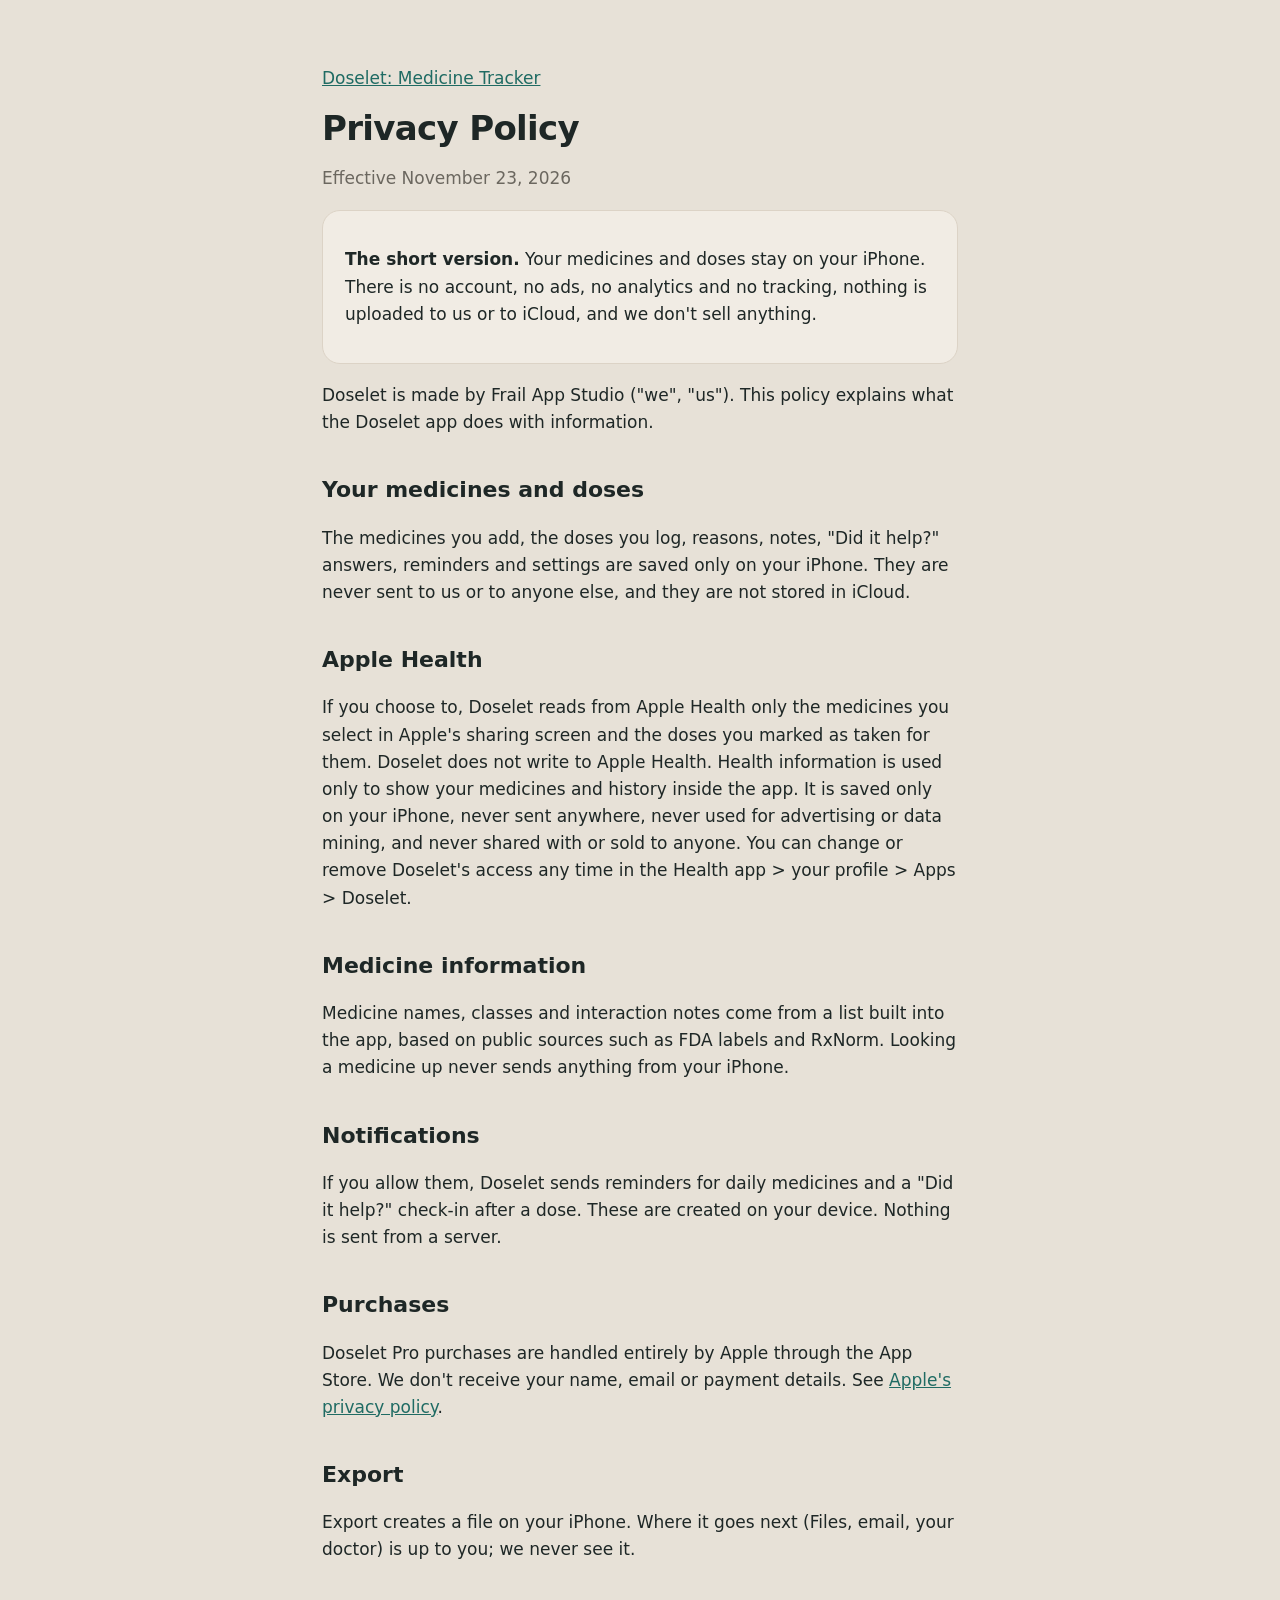
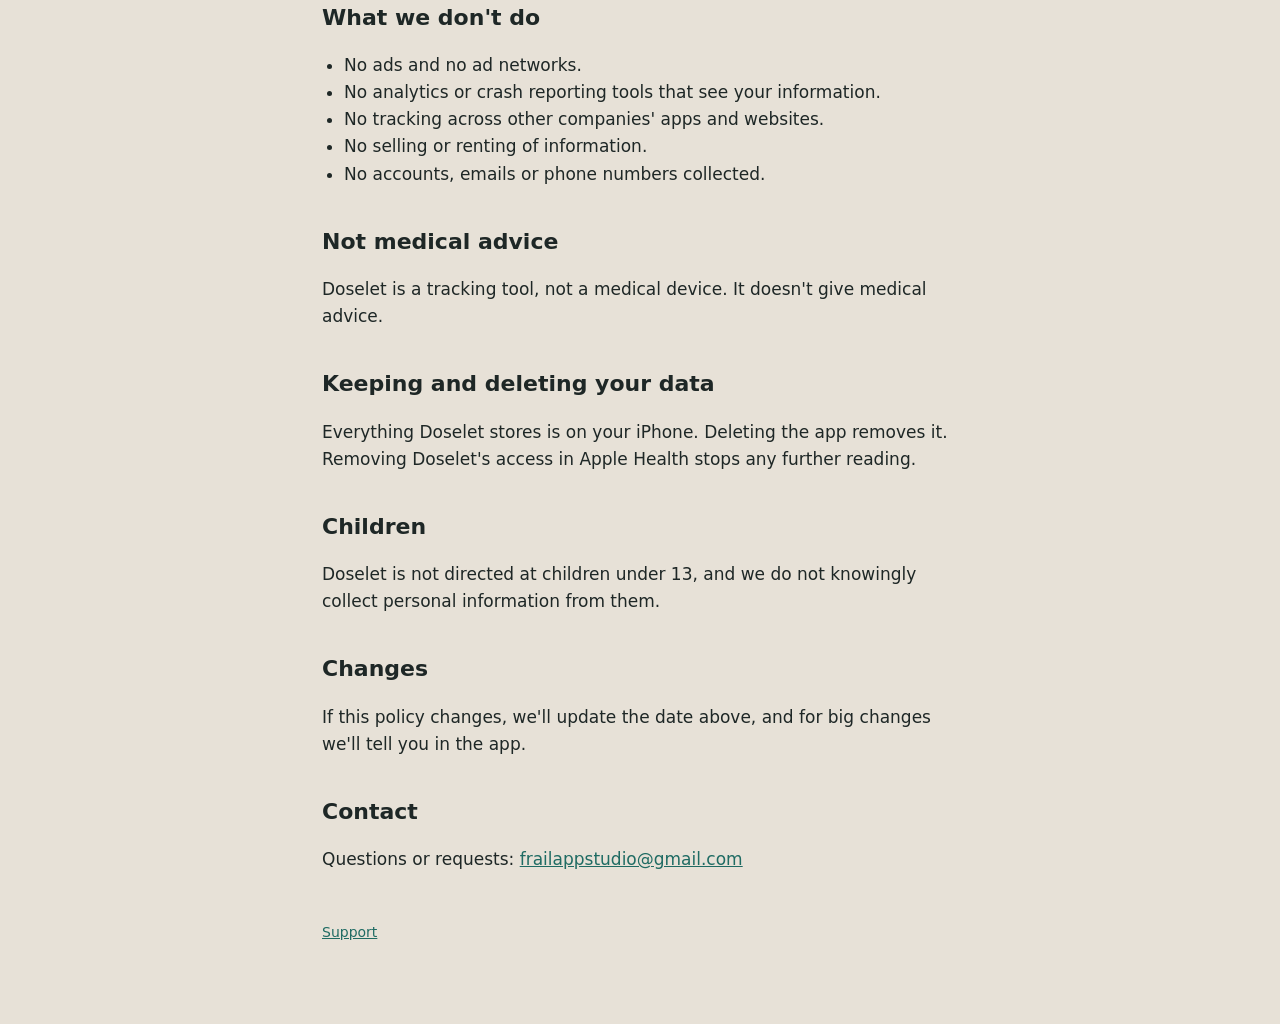
==== privacy.html @ d8826ee0 "Doselet support and privacy pages Co-Authored-By: Claude Opus 5.5 <noreply@anthropic.com>" ====
<!DOCTYPE html>
<html lang="en"><head><meta charset="utf-8"><meta name="viewport" content="width=device-width, initial-scale=1">
<title>Doselet: Privacy Policy</title><link rel="stylesheet" href="style.css"></head>
<body><main>
<p class="soft"><a href="index.html">Doselet: Medicine Tracker</a></p>
<h1>Privacy Policy</h1>
<p class="soft">Effective November 23, 2026</p>

<div class="card"><p><strong>The short version.</strong> Your medicines and doses stay on your iPhone. There is no account, no ads, no analytics and no tracking, nothing is uploaded to us or to iCloud, and we don't sell anything.</p></div>

<p>Doselet is made by Frail App Studio ("we", "us"). This policy explains what the Doselet app does with information.</p>

<h2>Your medicines and doses</h2>
<p>The medicines you add, the doses you log, reasons, notes, "Did it help?" answers, reminders and settings are saved only on your iPhone. They are never sent to us or to anyone else, and they are not stored in iCloud.</p>

<h2>Apple Health</h2>
<p>If you choose to, Doselet reads from Apple Health only the medicines you select in Apple's sharing screen and the doses you marked as taken for them. Doselet does not write to Apple Health. Health information is used only to show your medicines and history inside the app. It is saved only on your iPhone, never sent anywhere, never used for advertising or data mining, and never shared with or sold to anyone. You can change or remove Doselet's access any time in the Health app &gt; your profile &gt; Apps &gt; Doselet.</p>

<h2>Medicine information</h2>
<p>Medicine names, classes and interaction notes come from a list built into the app, based on public sources such as FDA labels and RxNorm. Looking a medicine up never sends anything from your iPhone.</p>

<h2>Notifications</h2>
<p>If you allow them, Doselet sends reminders for daily medicines and a "Did it help?" check-in after a dose. These are created on your device. Nothing is sent from a server.</p>

<h2>Purchases</h2>
<p>Doselet Pro purchases are handled entirely by Apple through the App Store. We don't receive your name, email or payment details. See <a href="https://www.apple.com/legal/privacy/">Apple's privacy policy</a>.</p>

<h2>Export</h2>
<p>Export creates a file on your iPhone. Where it goes next (Files, email, your doctor) is up to you; we never see it.</p>

<h2>What we don't do</h2>
<ul>
<li>No ads and no ad networks.</li>
<li>No analytics or crash reporting tools that see your information.</li>
<li>No tracking across other companies' apps and websites.</li>
<li>No selling or renting of information.</li>
<li>No accounts, emails or phone numbers collected.</li>
</ul>

<h2>Not medical advice</h2>
<p>Doselet is a tracking tool, not a medical device. It doesn't give medical advice.</p>

<h2>Keeping and deleting your data</h2>
<p>Everything Doselet stores is on your iPhone. Deleting the app removes it. Removing Doselet's access in Apple Health stops any further reading.</p>

<h2>Children</h2>
<p>Doselet is not directed at children under 13, and we do not knowingly collect personal information from them.</p>

<h2>Changes</h2>
<p>If this policy changes, we'll update the date above, and for big changes we'll tell you in the app.</p>

<h2>Contact</h2>
<p>Questions or requests: <a href="mailto:frailappstudio@gmail.com">frailappstudio@gmail.com</a></p>
<footer><a href="index.html">Support</a></footer>
</main></body></html>
---- style.css ----
:root { --bg:#E7E1D7; --ink:#1E2726; --soft:#6B675F; --card:#F1ECE4; --accent:#1F6B63; --line:#DCD3C6; }
@media (prefers-color-scheme: dark) {
  :root { --bg:#1B1613; --ink:#F1E8DD; --soft:#B3A495; --card:#241D18; --accent:#6FBFB2; --line:#33291F; }
}
* { box-sizing: border-box; }
body { margin:0; background:var(--bg); color:var(--ink); font:17px/1.6 -apple-system, system-ui, sans-serif; }
main { max-width: 680px; margin: 0 auto; padding: 48px 22px 80px; }
h1 { font-size: 34px; line-height:1.15; margin: 8px 0 6px; letter-spacing:-0.02em; }
h2 { font-size: 22px; margin: 36px 0 6px; }
p, li { color: var(--ink); }
.soft { color: var(--soft); }
.card { background: var(--card); border-radius: 18px; padding: 18px 22px; border: 1px solid var(--line); margin: 18px 0; }
a { color: var(--accent); }
ul { padding-left: 22px; }
footer { margin-top: 48px; color: var(--soft); font-size: 14px; }
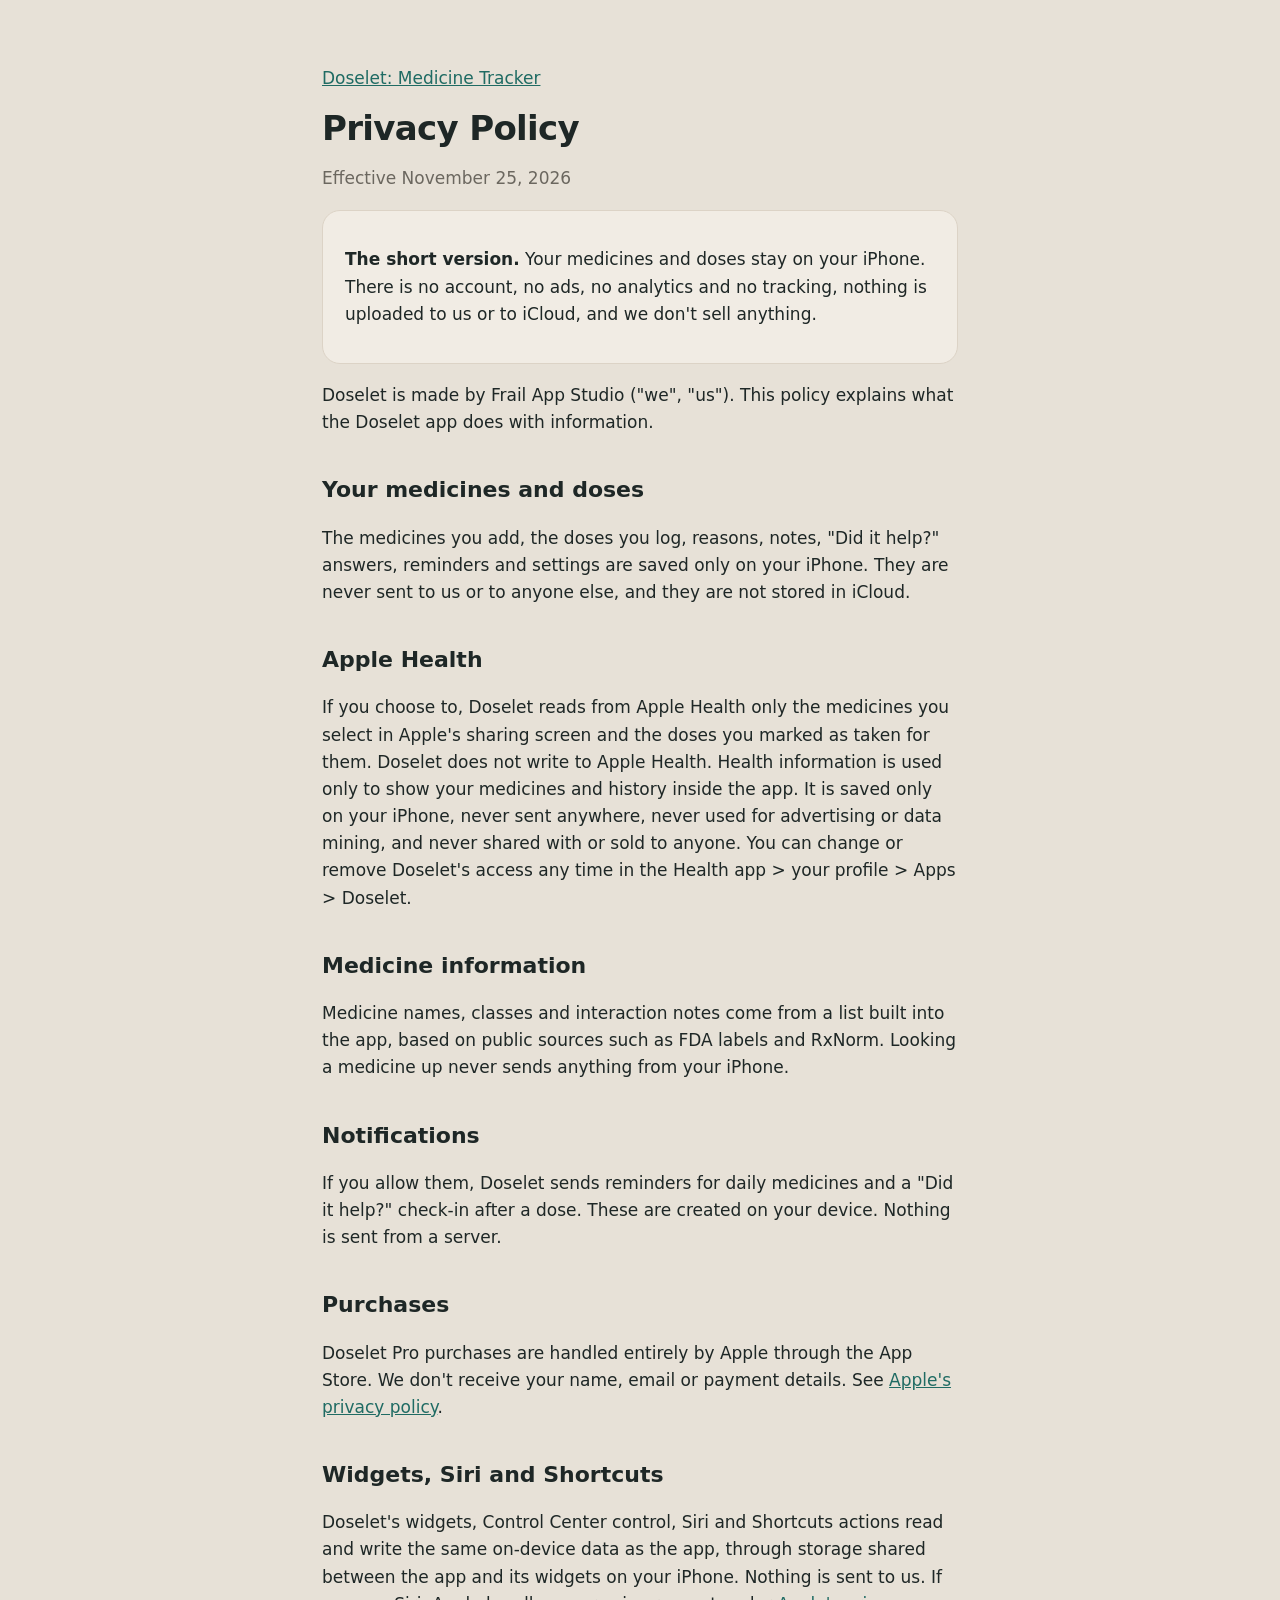
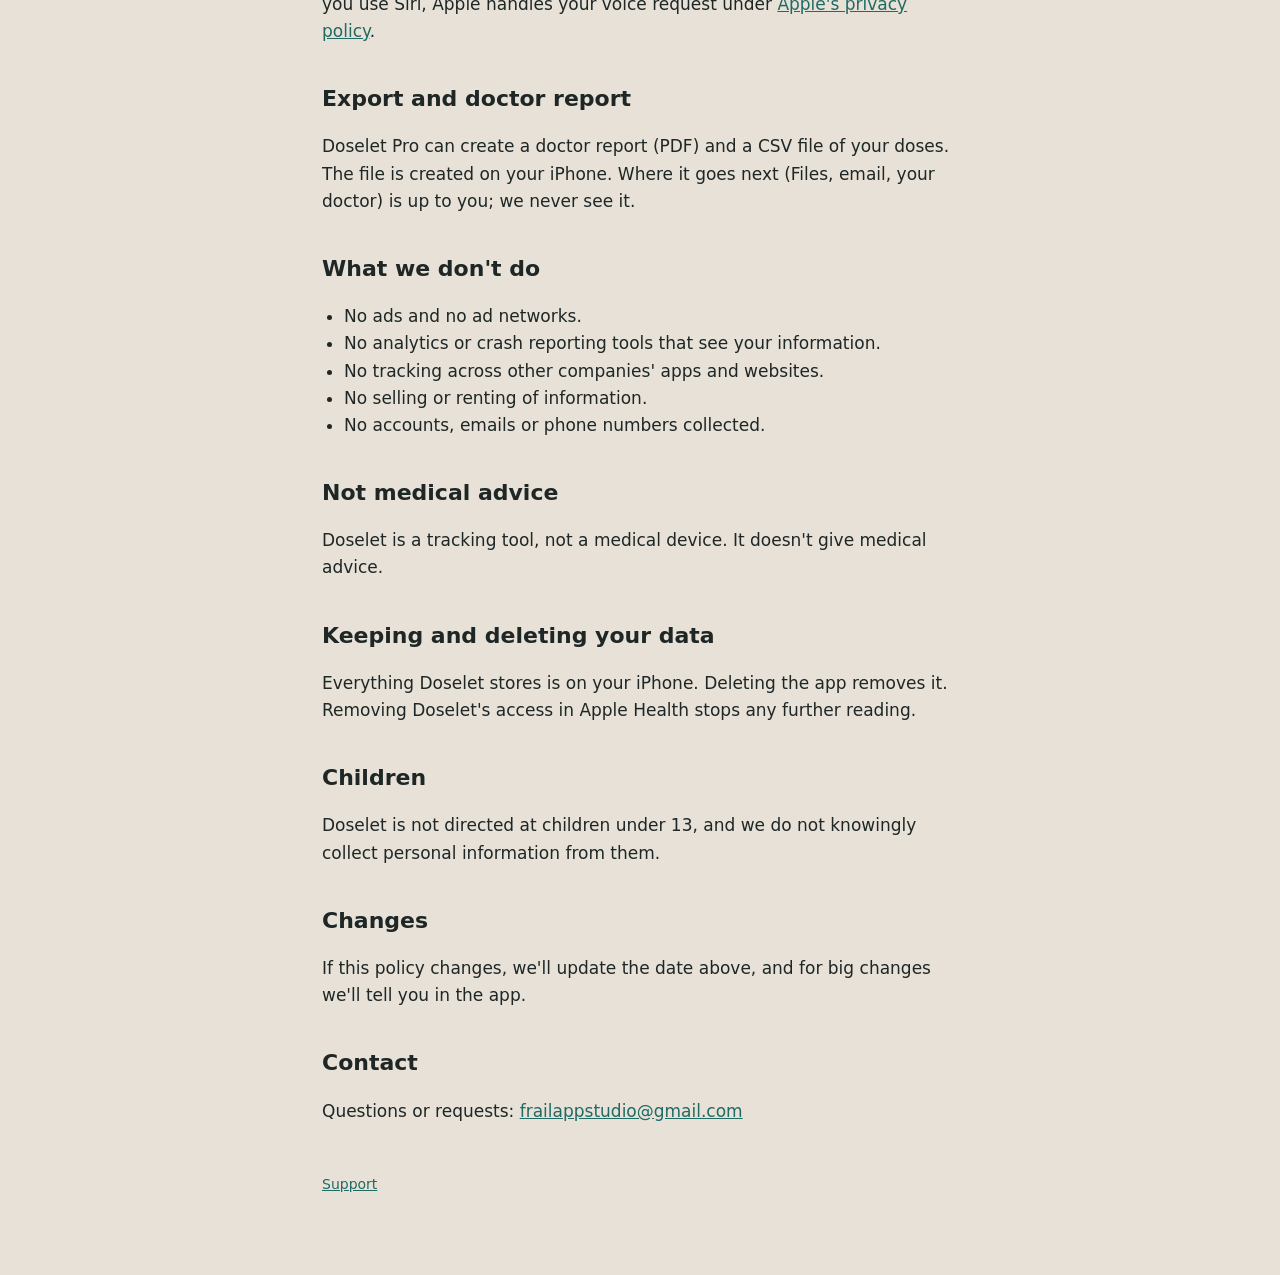
==== commit 1788a1e9: "Privacy: widgets/Siri section, export and doctor report is Pro; support page export wording Co-Autho" ====
--- a/privacy.html
+++ b/privacy.html
@@ -4,7 +4,7 @@
 <body><main>
 <p class="soft"><a href="index.html">Doselet: Medicine Tracker</a></p>
 <h1>Privacy Policy</h1>
-<p class="soft">Effective November 23, 2026</p>
+<p class="soft">Effective November 25, 2026</p>
 
 <div class="card"><p><strong>The short version.</strong> Your medicines and doses stay on your iPhone. There is no account, no ads, no analytics and no tracking, nothing is uploaded to us or to iCloud, and we don't sell anything.</p></div>
 
@@ -25,8 +25,11 @@
 <h2>Purchases</h2>
 <p>Doselet Pro purchases are handled entirely by Apple through the App Store. We don't receive your name, email or payment details. See <a href="https://www.apple.com/legal/privacy/">Apple's privacy policy</a>.</p>
 
-<h2>Export</h2>
-<p>Export creates a file on your iPhone. Where it goes next (Files, email, your doctor) is up to you; we never see it.</p>
+<h2>Widgets, Siri and Shortcuts</h2>
+<p>Doselet's widgets, Control Center control, Siri and Shortcuts actions read and write the same on-device data as the app, through storage shared between the app and its widgets on your iPhone. Nothing is sent to us. If you use Siri, Apple handles your voice request under <a href="https://www.apple.com/legal/privacy/">Apple's privacy policy</a>.</p>
+
+<h2>Export and doctor report</h2>
+<p>Doselet Pro can create a doctor report (PDF) and a CSV file of your doses. The file is created on your iPhone. Where it goes next (Files, email, your doctor) is up to you; we never see it.</p>
 
 <h2>What we don't do</h2>
 <ul>
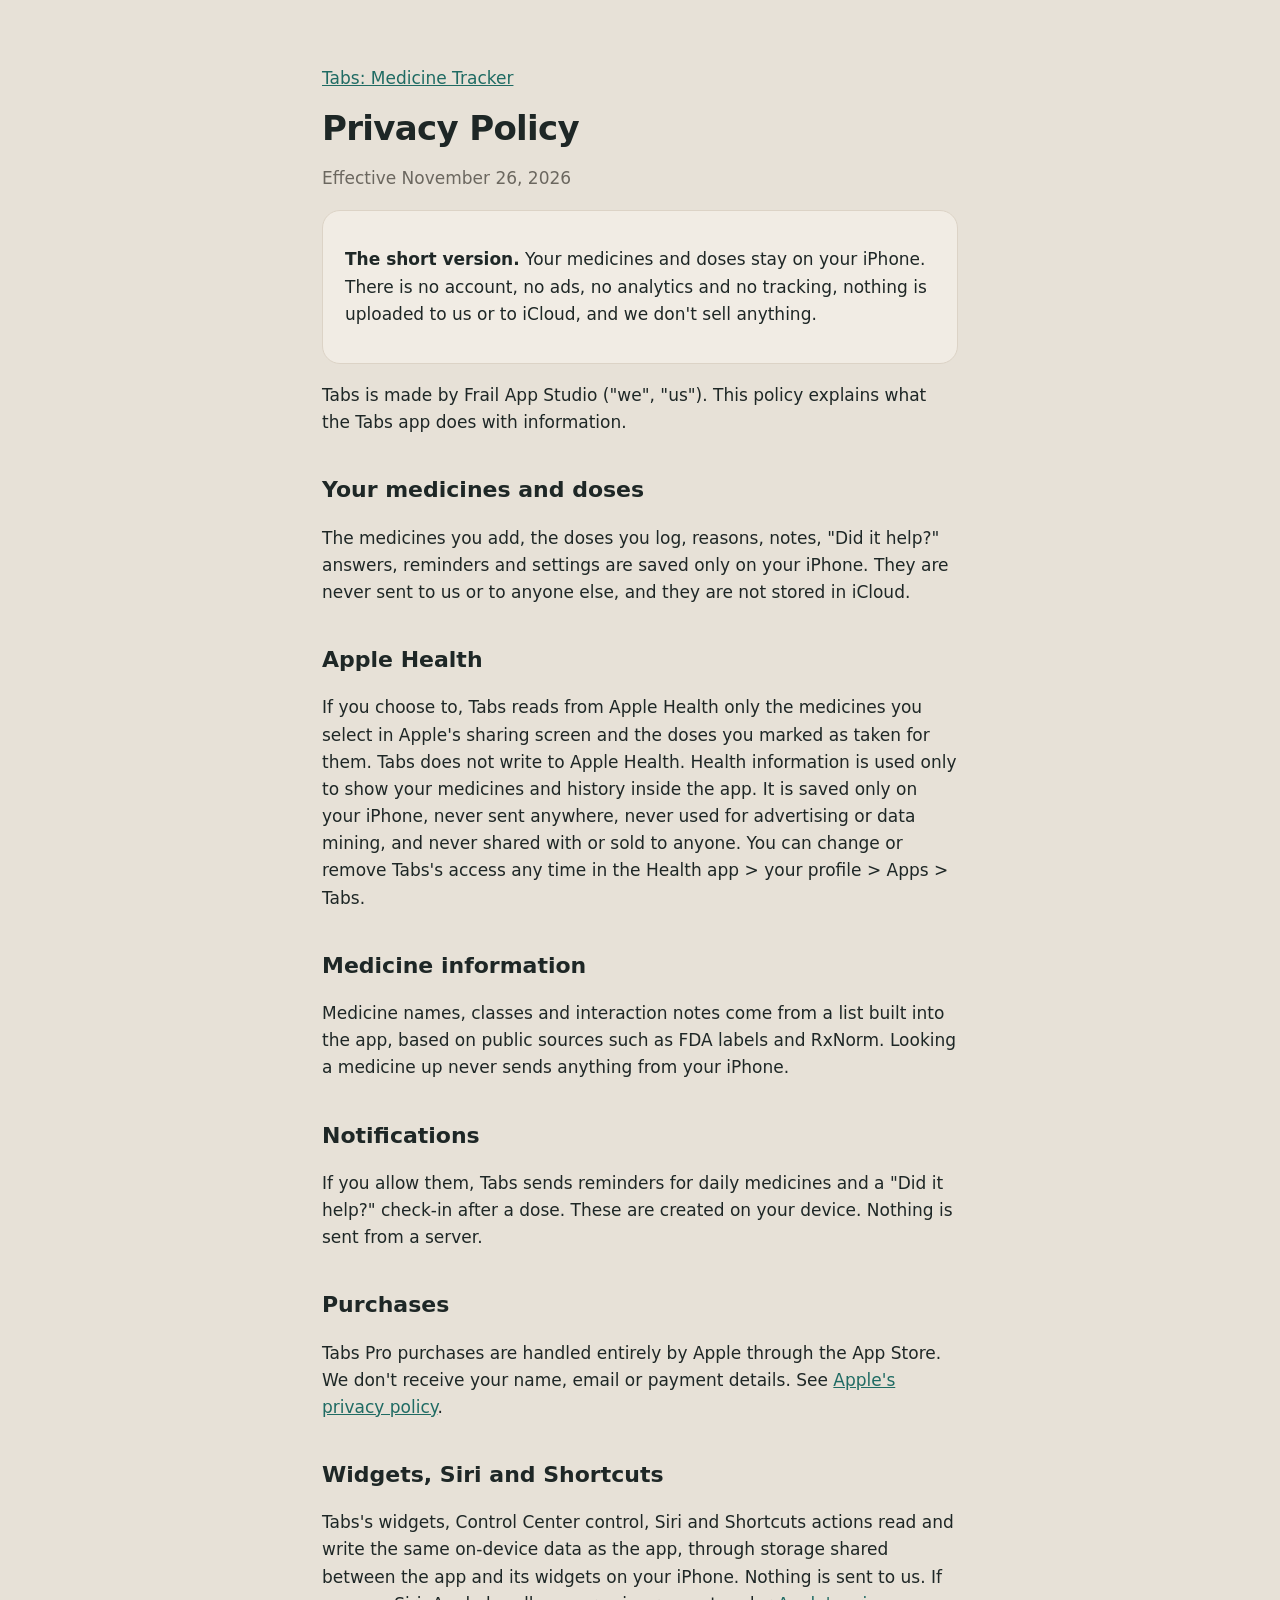
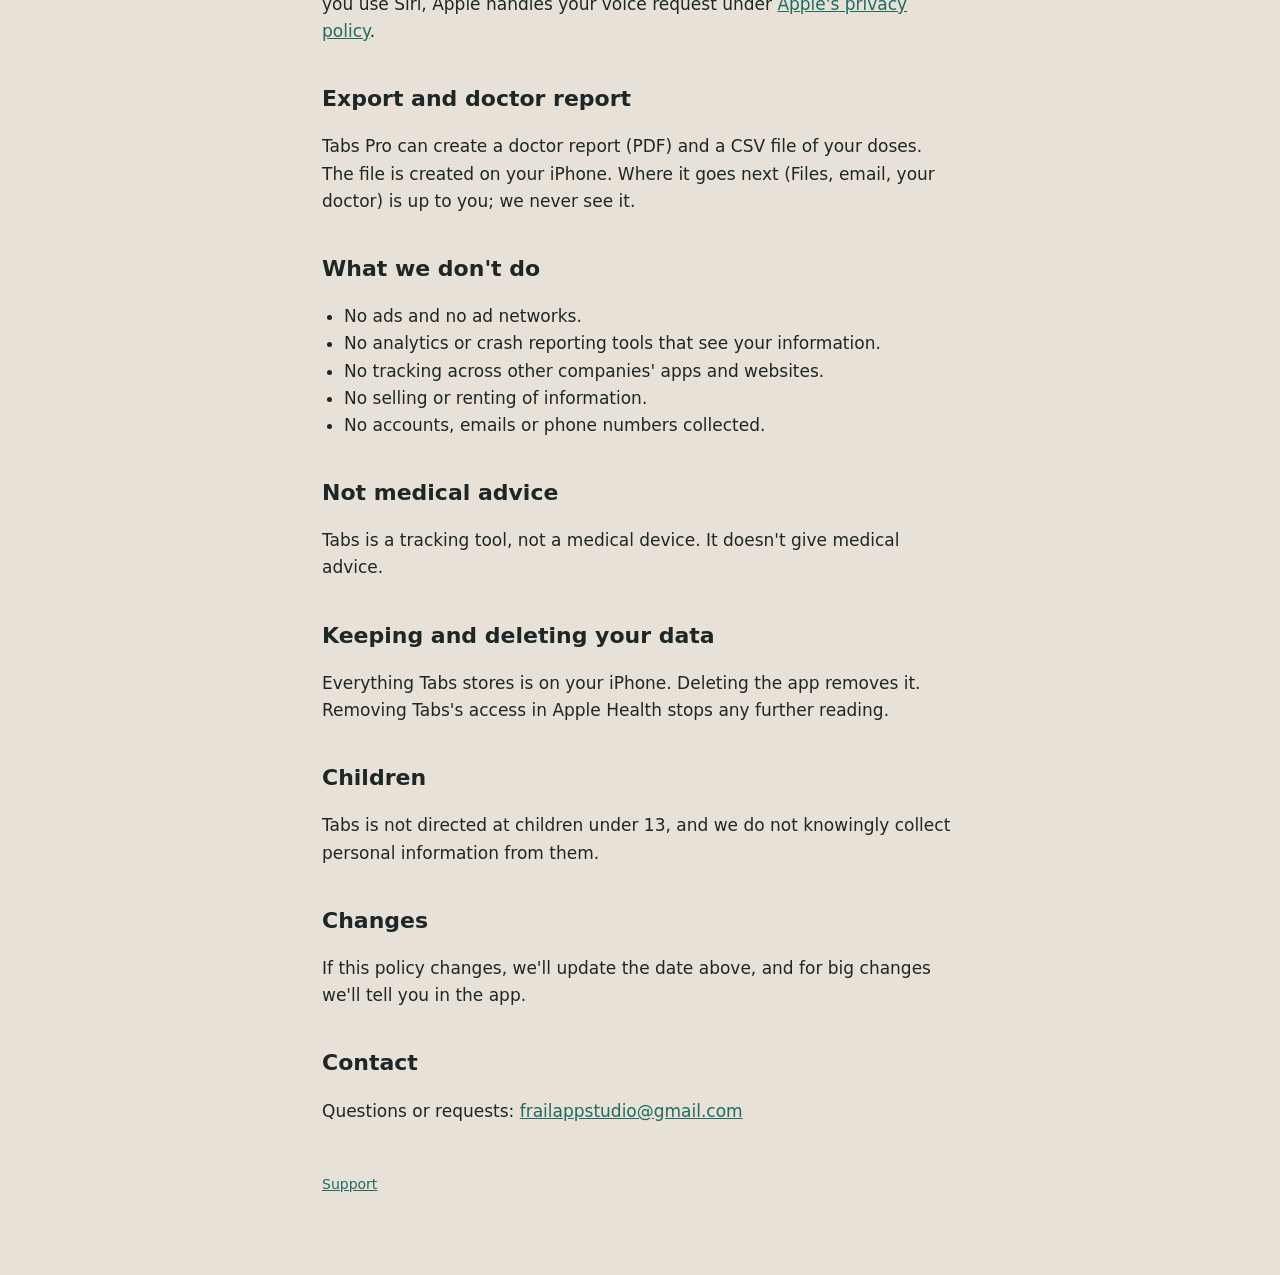
==== commit a3171a0f: "Rename to Tabs, drop free trial wording Co-Authored-By: Claude Sonnet 5.5 <noreply@anthropic.com>" ====
--- a/privacy.html
+++ b/privacy.html
@@ -1,35 +1,35 @@
 <!DOCTYPE html>
 <html lang="en"><head><meta charset="utf-8"><meta name="viewport" content="width=device-width, initial-scale=1">
-<title>Doselet: Privacy Policy</title><link rel="stylesheet" href="style.css"></head>
+<title>Tabs: Privacy Policy</title><link rel="stylesheet" href="style.css"></head>
 <body><main>
-<p class="soft"><a href="index.html">Doselet: Medicine Tracker</a></p>
+<p class="soft"><a href="index.html">Tabs: Medicine Tracker</a></p>
 <h1>Privacy Policy</h1>
-<p class="soft">Effective November 25, 2026</p>
+<p class="soft">Effective November 26, 2026</p>
 
 <div class="card"><p><strong>The short version.</strong> Your medicines and doses stay on your iPhone. There is no account, no ads, no analytics and no tracking, nothing is uploaded to us or to iCloud, and we don't sell anything.</p></div>
 
-<p>Doselet is made by Frail App Studio ("we", "us"). This policy explains what the Doselet app does with information.</p>
+<p>Tabs is made by Frail App Studio ("we", "us"). This policy explains what the Tabs app does with information.</p>
 
 <h2>Your medicines and doses</h2>
 <p>The medicines you add, the doses you log, reasons, notes, "Did it help?" answers, reminders and settings are saved only on your iPhone. They are never sent to us or to anyone else, and they are not stored in iCloud.</p>
 
 <h2>Apple Health</h2>
-<p>If you choose to, Doselet reads from Apple Health only the medicines you select in Apple's sharing screen and the doses you marked as taken for them. Doselet does not write to Apple Health. Health information is used only to show your medicines and history inside the app. It is saved only on your iPhone, never sent anywhere, never used for advertising or data mining, and never shared with or sold to anyone. You can change or remove Doselet's access any time in the Health app &gt; your profile &gt; Apps &gt; Doselet.</p>
+<p>If you choose to, Tabs reads from Apple Health only the medicines you select in Apple's sharing screen and the doses you marked as taken for them. Tabs does not write to Apple Health. Health information is used only to show your medicines and history inside the app. It is saved only on your iPhone, never sent anywhere, never used for advertising or data mining, and never shared with or sold to anyone. You can change or remove Tabs's access any time in the Health app &gt; your profile &gt; Apps &gt; Tabs.</p>
 
 <h2>Medicine information</h2>
 <p>Medicine names, classes and interaction notes come from a list built into the app, based on public sources such as FDA labels and RxNorm. Looking a medicine up never sends anything from your iPhone.</p>
 
 <h2>Notifications</h2>
-<p>If you allow them, Doselet sends reminders for daily medicines and a "Did it help?" check-in after a dose. These are created on your device. Nothing is sent from a server.</p>
+<p>If you allow them, Tabs sends reminders for daily medicines and a "Did it help?" check-in after a dose. These are created on your device. Nothing is sent from a server.</p>
 
 <h2>Purchases</h2>
-<p>Doselet Pro purchases are handled entirely by Apple through the App Store. We don't receive your name, email or payment details. See <a href="https://www.apple.com/legal/privacy/">Apple's privacy policy</a>.</p>
+<p>Tabs Pro purchases are handled entirely by Apple through the App Store. We don't receive your name, email or payment details. See <a href="https://www.apple.com/legal/privacy/">Apple's privacy policy</a>.</p>
 
 <h2>Widgets, Siri and Shortcuts</h2>
-<p>Doselet's widgets, Control Center control, Siri and Shortcuts actions read and write the same on-device data as the app, through storage shared between the app and its widgets on your iPhone. Nothing is sent to us. If you use Siri, Apple handles your voice request under <a href="https://www.apple.com/legal/privacy/">Apple's privacy policy</a>.</p>
+<p>Tabs's widgets, Control Center control, Siri and Shortcuts actions read and write the same on-device data as the app, through storage shared between the app and its widgets on your iPhone. Nothing is sent to us. If you use Siri, Apple handles your voice request under <a href="https://www.apple.com/legal/privacy/">Apple's privacy policy</a>.</p>
 
 <h2>Export and doctor report</h2>
-<p>Doselet Pro can create a doctor report (PDF) and a CSV file of your doses. The file is created on your iPhone. Where it goes next (Files, email, your doctor) is up to you; we never see it.</p>
+<p>Tabs Pro can create a doctor report (PDF) and a CSV file of your doses. The file is created on your iPhone. Where it goes next (Files, email, your doctor) is up to you; we never see it.</p>
 
 <h2>What we don't do</h2>
 <ul>
@@ -41,13 +41,13 @@
 </ul>
 
 <h2>Not medical advice</h2>
-<p>Doselet is a tracking tool, not a medical device. It doesn't give medical advice.</p>
+<p>Tabs is a tracking tool, not a medical device. It doesn't give medical advice.</p>
 
 <h2>Keeping and deleting your data</h2>
-<p>Everything Doselet stores is on your iPhone. Deleting the app removes it. Removing Doselet's access in Apple Health stops any further reading.</p>
+<p>Everything Tabs stores is on your iPhone. Deleting the app removes it. Removing Tabs's access in Apple Health stops any further reading.</p>
 
 <h2>Children</h2>
-<p>Doselet is not directed at children under 13, and we do not knowingly collect personal information from them.</p>
+<p>Tabs is not directed at children under 13, and we do not knowingly collect personal information from them.</p>
 
 <h2>Changes</h2>
 <p>If this policy changes, we'll update the date above, and for big changes we'll tell you in the app.</p>
